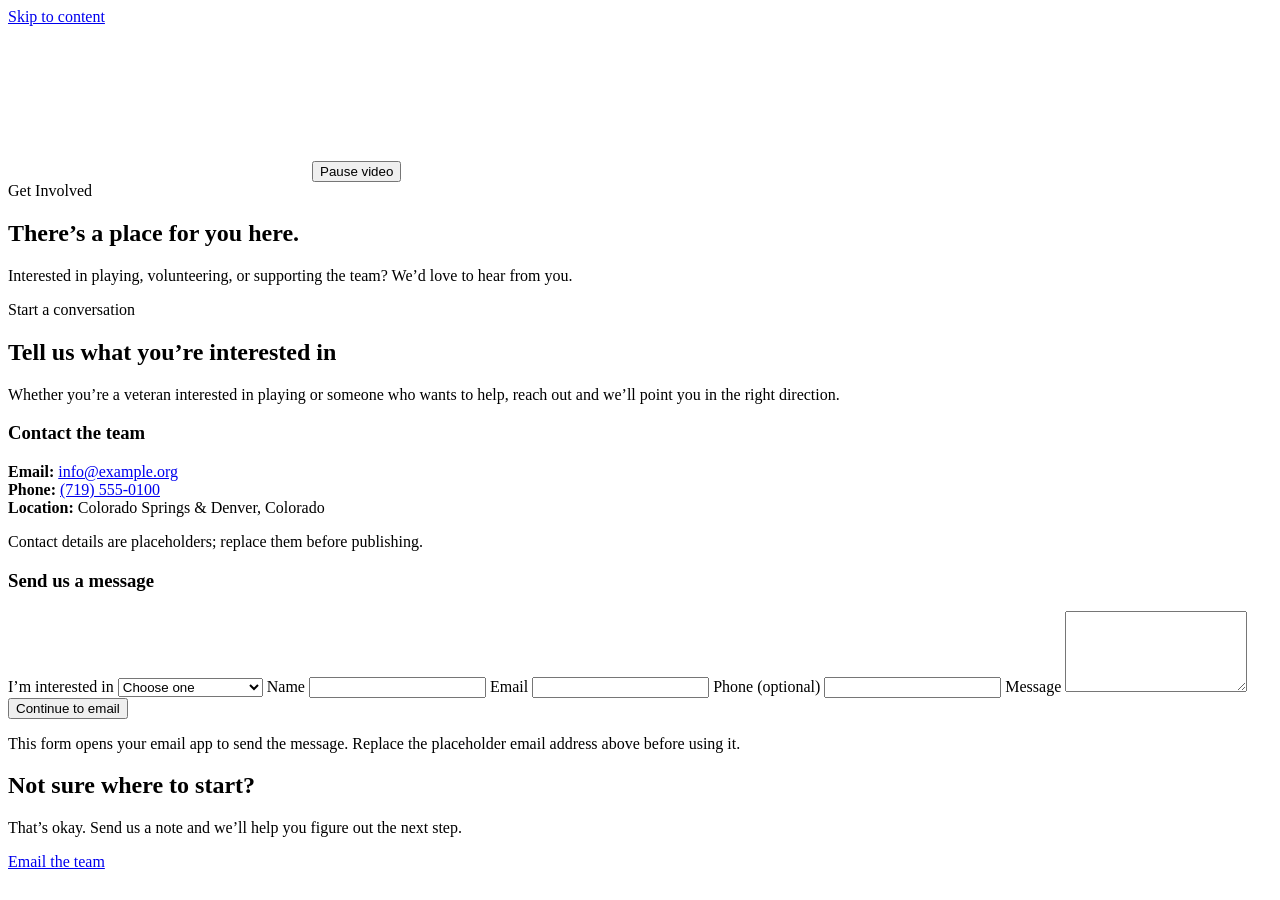
==== get-involved.html @ 81f75f03 "Add get-involved.html for team engagement" ====
<!DOCTYPE html>
<html lang="en">
<head>
  <meta charset="UTF-8">
  <meta name="viewport" content="width=device-width, initial-scale=1">
  <title>Get Involved | Colorado Warriors Hockey</title>
  <meta name="description" content="Interested in playing, volunteering, or supporting Colorado Warriors Hockey? Get in touch.">
  <link rel="icon" href="assets/logo.png">
  <link rel="preconnect" href="https://fonts.googleapis.com">
  <link rel="preconnect" href="https://fonts.gstatic.com" crossorigin>
  <link href="https://fonts.googleapis.com/css2?family=Inter:wght@400;500;600;700&family=Oswald:wght@500;600;700&display=swap" rel="stylesheet">
  <link rel="stylesheet" href="styles.css">
</head>
<body>
<a class="skip" href="#main">Skip to content</a>
<div data-header></div>

<main id="main">
  <section class="hero">
    <video class="hero__media" autoplay muted loop playsinline preload="metadata">
      <source src="videos/get-involved.mp4" type="video/mp4">
    </video>
    <button class="video-toggle" type="button">Pause video</button>
    <div class="container hero__content">
      <span class="eyebrow">Get Involved</span>
      <h1>There’s a place for you here.</h1>
      <p>Interested in playing, volunteering, or supporting the team? We’d love to hear from you.</p>
    </div>
  </section>

  <section class="section">
    <div class="container split" style="align-items:start">
      <div class="reveal">
        <span class="eyebrow">Start a conversation</span>
        <h2>Tell us what you’re interested in</h2>
        <p class="lead">Whether you’re a veteran interested in playing or someone who wants to help, reach out and we’ll point you in the right direction.</p>

        <div class="card">
          <h3>Contact the team</h3>
          <p>
            <strong>Email:</strong>
            <a href="mailto:info@example.org">info@example.org</a><br>
            <strong>Phone:</strong>
            <a href="tel:+17195550100">(719) 555-0100</a><br>
            <strong>Location:</strong> Colorado Springs &amp; Denver, Colorado
          </p>
          <p class="sponsor-note">Contact details are placeholders; replace them before publishing.</p>
        </div>
      </div>

      <form class="form reveal" action="mailto:info@example.org" method="post" enctype="text/plain">
        <h3>Send us a message</h3>

        <label for="interest">I’m interested in
          <select id="interest" name="Interest" required>
            <option value="">Choose one</option>
            <option value="Playing hockey">Playing hockey</option>
            <option value="Volunteering">Volunteering</option>
            <option value="Sponsoring the team">Sponsoring the team</option>
            <option value="Donating">Donating</option>
            <option value="Something else">Something else</option>
          </select>
        </label>

        <label for="name">Name
          <input id="name" name="Name" type="text" autocomplete="name" required>
        </label>

        <label for="email">Email
          <input id="email" name="Email" type="email" autocomplete="email" required>
        </label>

        <label for="phone">Phone (optional)
          <input id="phone" name="Phone" type="tel" autocomplete="tel">
        </label>

        <label for="message">Message
          <textarea id="message" name="Message" rows="5" required></textarea>
        </label>

        <button class="btn" type="submit">Continue to email</button>
        <p class="sponsor-note">This form opens your email app to send the message. Replace the placeholder email address above before using it.</p>
      </form>
    </div>
  </section>

  <section class="section section--maroon center">
    <div class="container reveal">
      <h2>Not sure where to start?</h2>
      <p class="lead">That’s okay. Send us a note and we’ll help you figure out the next step.</p>
      <a href="mailto:info@example.org" class="btn btn--white">Email the team</a>
    </div>
  </section>
</main>

<div data-footer></div>
<script src="main.js"></script>
</body>
</html>
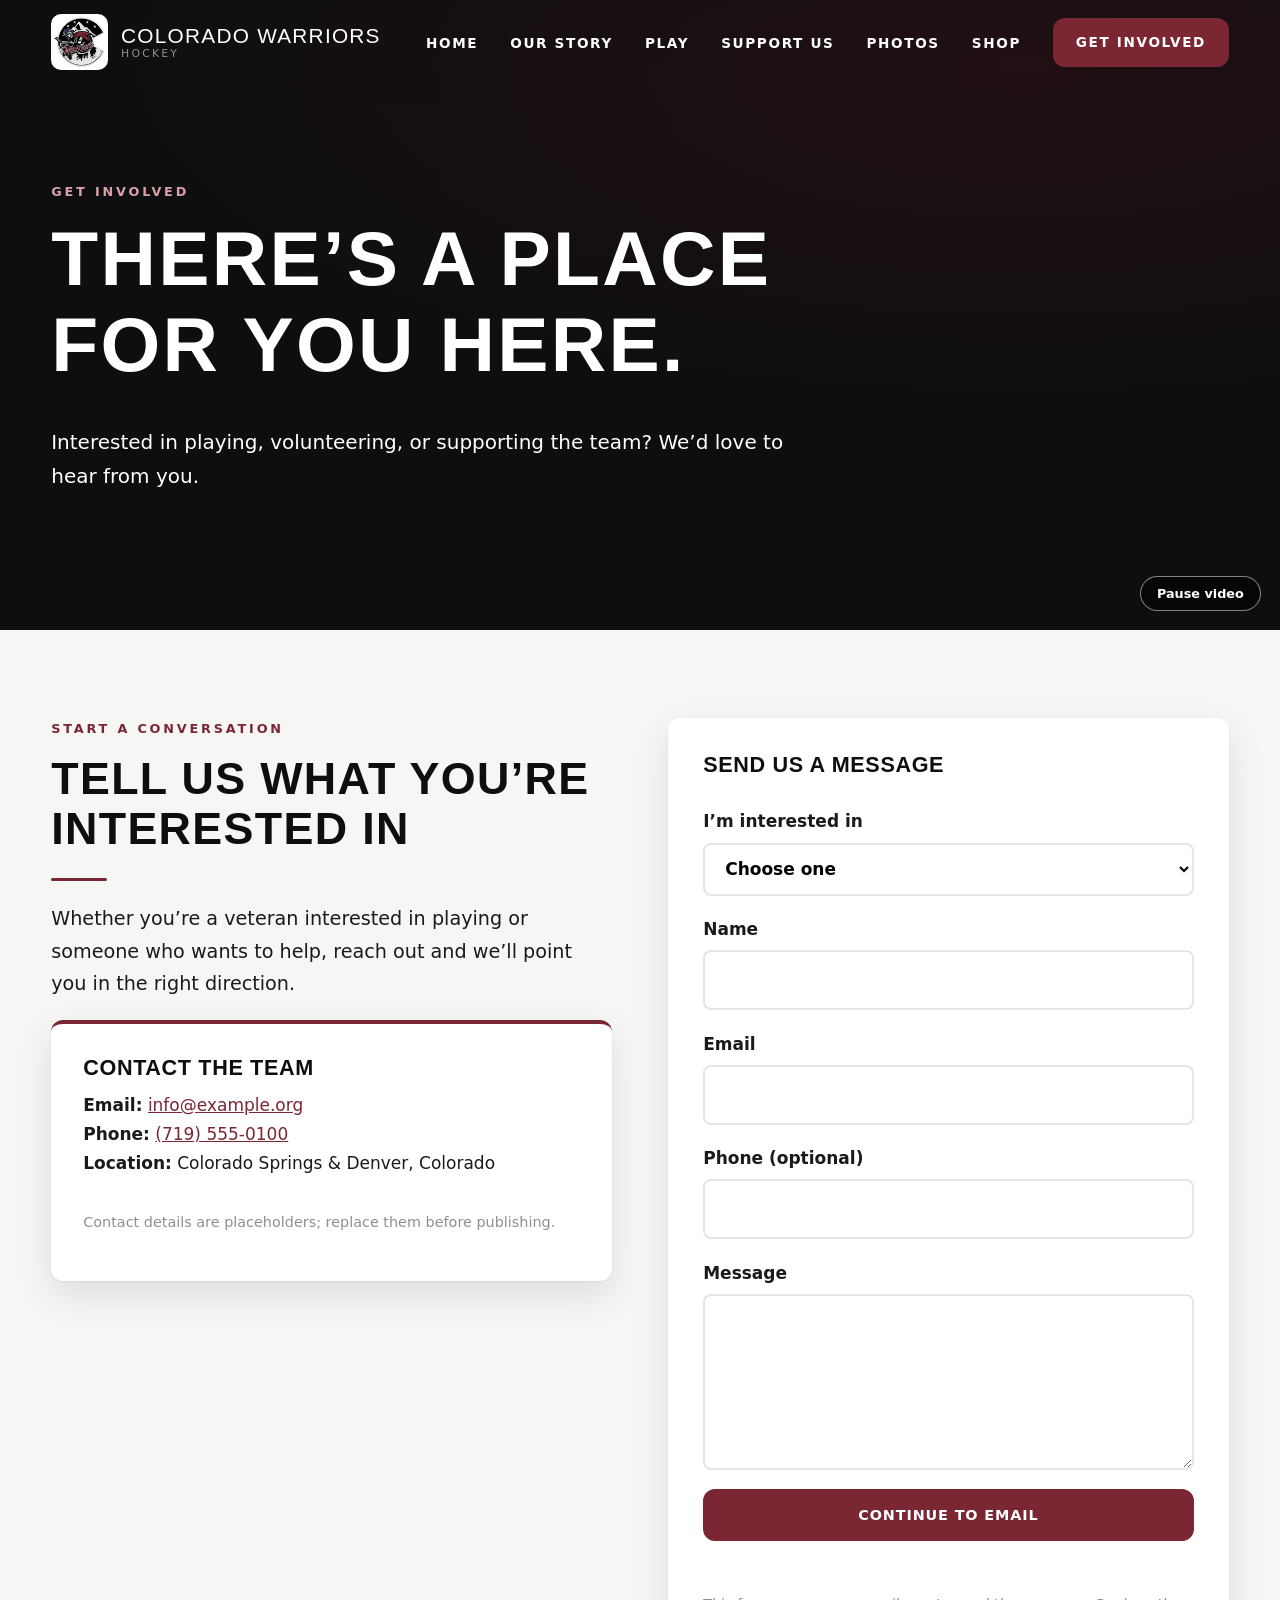
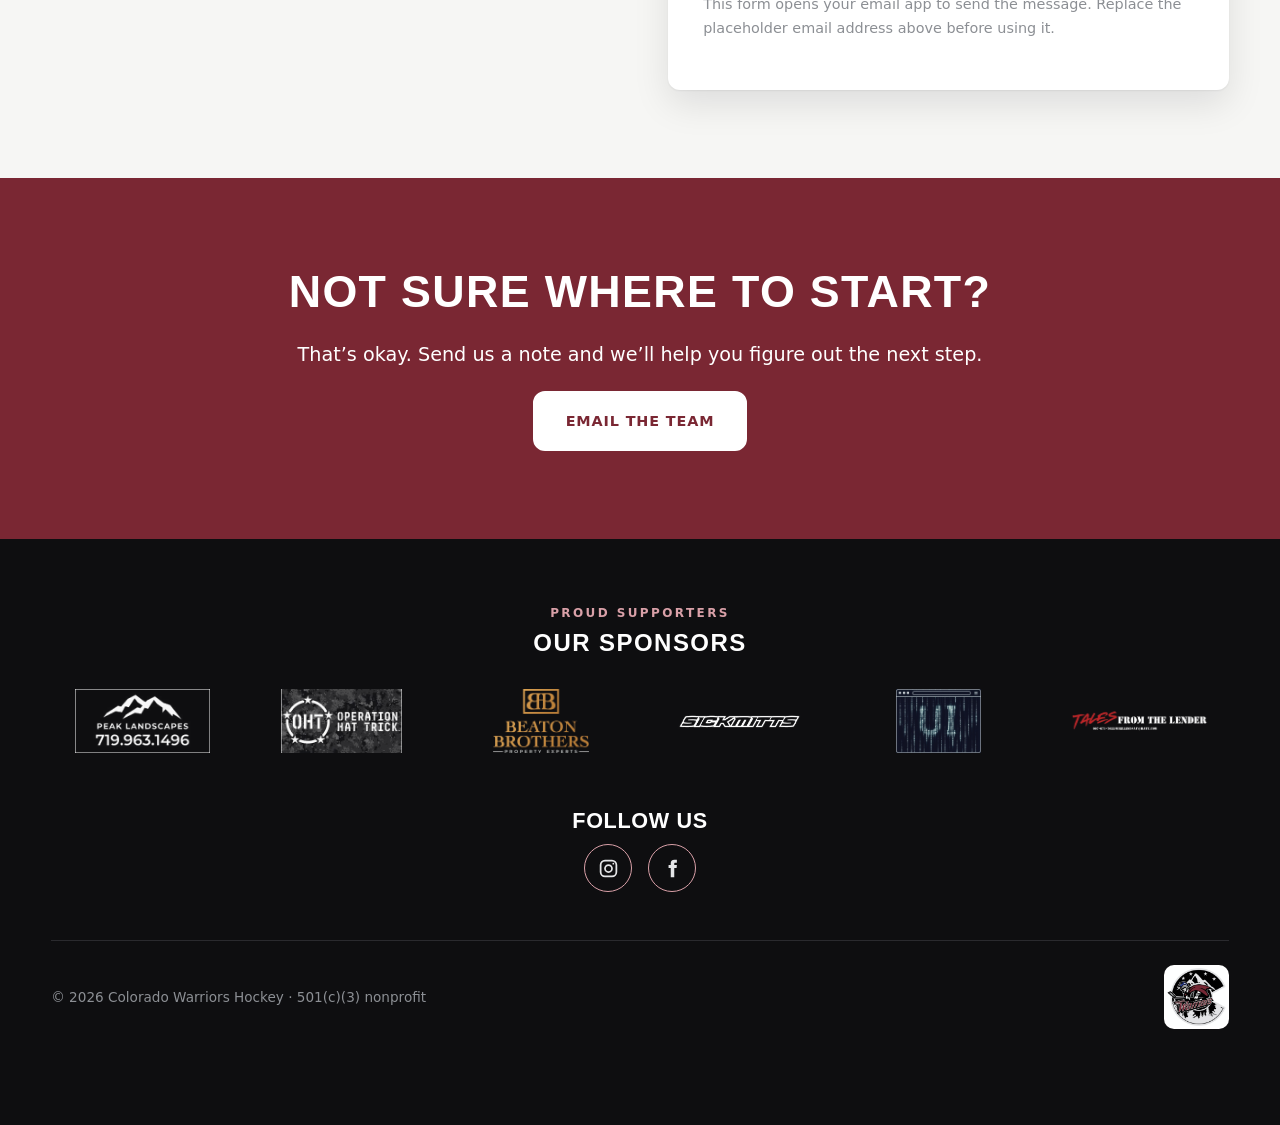
==== commit fee0fc74: "Update get-involved.html" ====
--- a/get-involved.html
+++ b/get-involved.html
@@ -18,7 +18,7 @@
 <main id="main">
   <section class="hero">
     <video class="hero__media" autoplay muted loop playsinline preload="metadata">
-      <source src="videos/get-involved.mp4" type="video/mp4">
+      <source src="video/Get Involved.mp4" type="video/mp4">
     </video>
     <button class="video-toggle" type="button">Pause video</button>
     <div class="container hero__content">
--- a/styles.css
+++ b/styles.css
@@ -0,0 +1,319 @@
+:root{
+  --black:#0E0E10; --ink:#1A1A1D; --maroon:#7A2733; --maroon-dark:#5E1D27;
+  --grey:#8C8F94; --grey-light:#E4E5E7; --paper:#F6F6F4; --white:#fff;
+  --font-head:'Oswald','Arial Narrow',sans-serif; --font-body:'Inter',system-ui,sans-serif;
+  --radius:12px; --shadow:0 1px 2px rgba(0,0,0,.06),0 14px 36px rgba(14,14,16,.10); --shadow-lg:0 24px 60px rgba(14,14,16,.22); --max:1180px;
+}
+*,*::before,*::after{box-sizing:border-box}
+html{scroll-behavior:smooth}
+body{margin:0;font-family:var(--font-body);font-size:1.0625rem;color:var(--ink);background:var(--paper);line-height:1.7;-webkit-font-smoothing:antialiased}
+img,video{max-width:100%;display:block}
+a{color:var(--maroon)}
+h1,h2,h3{font-family:var(--font-head);line-height:1.12;margin:0 0 .5em;color:var(--black);font-weight:600;text-transform:uppercase;letter-spacing:.03em;text-wrap:balance}
+h2::after{content:"";display:block;width:56px;height:3px;background:var(--maroon);margin-top:.55em;border-radius:2px}
+.center h2::after{margin-inline:auto}
+.section--dark h2::after{background:#d9a0a8}
+.section--maroon h2::after,.hero h1::after{display:none}
+h1{font-size:clamp(2.6rem,6vw,4.8rem)} h2{font-size:clamp(1.9rem,3.6vw,2.8rem)} h3{font-size:1.35rem}
+p{margin:0 0 1em}
+.container{width:min(92%,var(--max));margin-inline:auto}
+.section{padding:5.5rem 0}
+.section--dark{background:var(--black);color:var(--grey-light)}
+.section--dark h2,.section--dark h3{color:#fff}
+.section--maroon{background:var(--maroon);color:#fff}
+.section--maroon h2{color:#fff}
+.center{text-align:center}
+.lead{font-size:1.2rem;max-width:62ch}
+.center .lead{margin-inline:auto}
+.eyebrow{display:block;text-transform:uppercase;letter-spacing:.22em;font-size:.8rem;color:var(--maroon);font-weight:700;margin-bottom:.8rem}
+.section--dark .eyebrow,.hero .eyebrow{color:#d9a0a8}
+:focus-visible{outline:3px solid #fff;outline-offset:3px;box-shadow:0 0 0 6px var(--maroon)}
+.skip{position:absolute;left:-999px;top:0;background:#fff;color:#000;padding:.7rem 1rem;z-index:999}
+.skip:focus{left:0}
+
+.btn{display:inline-block;padding:1rem 1.9rem;background:var(--maroon);color:#fff;text-decoration:none;font-weight:700;letter-spacing:.06em;text-transform:uppercase;font-size:.9rem;border:2px solid var(--maroon);border-radius:var(--radius);cursor:pointer;transition:.25s;font-family:var(--font-body)}
+.btn:hover{background:var(--maroon-dark);border-color:var(--maroon-dark);transform:translateY(-2px)}
+.btn--ghost{background:transparent;border-color:#fff}
+.btn--ghost:hover{background:#fff;color:var(--black);border-color:#fff}
+.btn--white{background:#fff;color:var(--maroon);border-color:#fff}
+.btn--white:hover{background:var(--grey-light);color:var(--maroon-dark);border-color:var(--grey-light)}
+
+/* Header */
+.site-header{position:fixed;inset:0 0 auto 0;z-index:100;padding:.9rem 0;transition:background .3s,padding .3s,box-shadow .3s}
+.site-header.scrolled,.site-header.solid{background:rgba(14,14,16,.96);backdrop-filter:blur(8px);padding:.5rem 0;box-shadow:0 2px 20px rgba(0,0,0,.35)}
+.nav{display:flex;align-items:center;justify-content:space-between;gap:1rem}
+.logo{display:flex;align-items:center;gap:.8rem;text-decoration:none;color:#fff;font-family:var(--font-head);font-size:1.3rem;letter-spacing:.06em;text-transform:uppercase;line-height:1.1}
+.logo img{height:56px;width:auto;transition:height .3s;background:#fff;border-radius:10px;padding:3px}
+.scrolled .logo img{height:46px}
+.logo small{display:block;font-family:var(--font-body);font-size:.68rem;letter-spacing:.2em;color:var(--grey)}
+.nav-links{display:flex;align-items:center;gap:2rem;list-style:none;margin:0;padding:0}
+.nav-links a{color:#fff;text-decoration:none;font-size:.85rem;text-transform:uppercase;letter-spacing:.12em;font-weight:600;padding:.4rem 0;border-bottom:2px solid transparent;transition:.2s;white-space:nowrap}
+.nav-links a:hover,.nav-links a[aria-current="page"]{border-color:var(--maroon)}
+.nav-links .btn{padding:.7rem 1.3rem;border:2px solid var(--maroon)}
+.nav-links .btn:hover{border-color:var(--maroon-dark)}
+.menu-toggle{display:none;background:none;border:0;width:48px;height:48px;cursor:pointer;position:relative;z-index:120}
+.menu-toggle span,.menu-toggle span::before,.menu-toggle span::after{content:"";display:block;width:26px;height:2px;background:#fff;position:absolute;left:11px;transition:.3s}
+.menu-toggle span{top:23px}.menu-toggle span::before{top:-8px;left:0}.menu-toggle span::after{top:8px;left:0}
+.menu-toggle[aria-expanded="true"] span{background:transparent}
+.menu-toggle[aria-expanded="true"] span::before{transform:translateY(8px) rotate(45deg)}
+.menu-toggle[aria-expanded="true"] span::after{transform:translateY(-8px) rotate(-45deg)}
+
+/* Hero */
+.hero{position:relative;min-height:70vh;display:flex;align-items:center;color:#fff;overflow:hidden;background:radial-gradient(120% 90% at 80% 10%,#3a1219 0%,var(--black) 60%)}
+.hero--home{min-height:100vh}
+.hero__media{position:absolute;inset:0;width:100%;height:100%;object-fit:cover;z-index:0}
+.hero::after{content:"";position:absolute;inset:0;background:linear-gradient(180deg,rgba(14,14,16,.6),rgba(14,14,16,.5) 55%,rgba(14,14,16,.88));z-index:1}
+.hero__content{position:relative;z-index:2;padding:9rem 0 5rem}
+.hero__content>*{max-width:780px}
+.hero h1{color:#fff}
+.hero p{font-size:1.25rem;max-width:58ch}
+.hero__cta{display:flex;gap:1rem;flex-wrap:wrap;margin-top:1.8rem}
+.video-toggle{position:absolute;right:1.2rem;bottom:1.2rem;z-index:3;background:rgba(0,0,0,.55);color:#fff;border:1px solid rgba(255,255,255,.5);border-radius:999px;padding:.55rem 1rem;font:600 .8rem var(--font-body);cursor:pointer}
+.video-toggle:hover{background:var(--maroon)}
+.no-video .video-toggle{display:none}
+
+/* Stats */
+.stats{display:grid;grid-template-columns:repeat(auto-fit,minmax(180px,1fr));gap:1.5rem;text-align:center}
+.stat strong{display:block;font:600 clamp(2.4rem,5vw,3.6rem) var(--font-head);color:#fff}
+.stat span{font-size:.95rem;letter-spacing:.08em;text-transform:uppercase;color:#f0d0d4}
+
+/* Cards */
+.grid{display:grid;gap:1.8rem}
+.grid--3{grid-template-columns:repeat(auto-fit,minmax(270px,1fr))}
+.grid--4{grid-template-columns:repeat(auto-fit,minmax(230px,1fr))}
+.grid--5{grid-template-columns:repeat(auto-fit,minmax(200px,1fr))}
+.grid--2{grid-template-columns:repeat(auto-fit,minmax(320px,1fr))}
+.grid--shop{grid-template-columns:repeat(auto-fit,minmax(min(100%,270px),1fr));max-width:820px;margin-inline:auto}
+.card{background:#fff;padding:2rem;border-radius:var(--radius);box-shadow:var(--shadow);border-top:4px solid var(--maroon)}
+.card{transition:transform .3s,box-shadow .3s}
+@media (hover:hover){
+  .card:hover{transform:translateY(-6px);box-shadow:0 18px 42px rgba(122,39,51,.28)}
+}
+.level-card{
+  --level-color:#7A2733;
+  --level-tint:rgba(122,39,51,.1);
+  --level-shadow:rgba(122,39,51,.38);
+  border-top-color:var(--level-color);
+}
+.level-card--platinum{--level-color:#8C929B;--level-tint:rgba(140,146,155,.17);--level-shadow:rgba(140,146,155,.42)}
+.level-card--gold{--level-color:#B68A32;--level-tint:rgba(182,138,50,.16);--level-shadow:rgba(182,138,50,.42)}
+.level-card--silver{--level-color:#9AA8B5;--level-tint:rgba(154,168,181,.2);--level-shadow:rgba(154,168,181,.45)}
+.level-card--copper{--level-color:#B66D45;--level-tint:rgba(182,109,69,.17);--level-shadow:rgba(182,109,69,.42)}
+.level-card--bronze{--level-color:#986344;--level-tint:rgba(152,99,68,.17);--level-shadow:rgba(152,99,68,.42)}
+@media (hover:hover){
+  .level-card:hover{
+    background:linear-gradient(145deg,#fff 45%,var(--level-tint));
+    box-shadow:0 18px 42px var(--level-shadow);
+  }
+}
+.card .tag{display:inline-block;font-size:.72rem;font-weight:700;letter-spacing:.16em;text-transform:uppercase;color:var(--maroon);margin-bottom:.5rem}
+.card--dark{background:var(--ink);color:var(--grey-light);border-top-color:var(--maroon)}
+.card--dark h3{color:#fff}
+#shop{scroll-margin-top:80px}
+.shop-card{display:flex;flex-direction:column;align-items:center;text-align:center}
+.shop-card p{flex-grow:1}
+.shop-logo{width:100%;height:100px;object-fit:contain;margin-bottom:1.5rem}
+.shop-logo-placeholder{display:grid;place-items:center;width:100%;height:100px;margin-bottom:1.5rem;border:1px dashed var(--grey);border-radius:8px;color:#555;font-size:.85rem}
+.events{max-width:820px;margin:2.5rem auto 0}
+.events__heading{color:#fff;font-size:1.25rem}
+.events__list{display:grid;gap:.75rem;list-style:none;padding:0;margin:1rem 0 0}
+.event{display:grid;grid-template-columns:minmax(145px,190px) 1fr;gap:1rem;align-items:center;padding:1.2rem 1.4rem;background:#fff;color:var(--ink);border-left:4px solid var(--maroon);border-radius:var(--radius)}
+.event__date{font-weight:700;color:var(--maroon)}
+.event h3,.section--dark .event h3{color:var(--black);font-size:1.15rem;margin:0}
+.event p{margin:.25rem 0 0;font-size:.95rem;color:#555}
+.events__season{margin-top:1.5rem}
+.events__season summary{color:#fff;font-weight:700;cursor:pointer}
+@media (max-width:600px){.event{grid-template-columns:1fr;gap:.35rem}}
+.person{text-align:center}
+.avatar{width:120px;height:120px;border-radius:50%;margin:0 auto 1rem;background:linear-gradient(135deg,var(--maroon),var(--black));display:grid;place-items:center;color:#fff;font:600 2.2rem}
+.person .role{color:var(--maroon);font-weight:700;font-size:.85rem;letter-spacing:.1em;text-transform:uppercase;margin:0}
+
+.split{display:grid;grid-template-columns:1fr 1fr;gap:3.5rem;align-items:center}
+.ph{aspect-ratio:4/3;border-radius:var(--radius);background-size: cover; background-position: center;}
+.checklist{list-style:none;margin:0;padding:0}
+.checklist li{position:relative;padding-left:2rem;margin-bottom:.8rem}
+.checklist li::before{content:"";position:absolute;left:0;top:.5em;width:1.1rem;height:.6rem;border-left:3px solid var(--maroon);border-bottom:3px solid var(--maroon);transform:rotate(-45deg) scale(.85)}
+.section--dark .checklist li::before{border-color:#d9a0a8}
+
+/* Steps */
+.steps{counter-reset:s;display:grid;grid-template-columns:repeat(auto-fit,minmax(220px,1fr));gap:1.8rem}
+.step{counter-increment:s}
+.step::before{content:counter(s);display:grid;place-items:center;width:3rem;height:3rem;border-radius:50%;background:var(--maroon);color:#fff;font:600 1.4rem var(--font-head);margin-bottom:1rem}
+
+/* Gallery */
+.gallery{display:grid;grid-template-columns:repeat(auto-fill,minmax(250px,1fr));gap:1rem}
+.gallery .ph{aspect-ratio:1;box-shadow:none}
+
+/* Forms */
+.form{display:grid;gap:1.2rem;background:#fff;padding:2.2rem;border-radius:var(--radius);box-shadow:var(--shadow)}
+.form label{font-weight:600;display:grid;gap:.4rem}
+.form input,.form select,.form textarea{font:inherit;padding:.85rem 1rem;border:2px solid var(--grey-light);border-radius:8px;background:#fff;width:100%}
+.form input:focus,.form select:focus,.form textarea:focus{border-color:var(--maroon);outline:none}
+.form textarea{min-height:140px;resize:vertical}
+
+/* Footer */
+.site-footer{background:var(--black);color:var(--grey);padding:4rem 0 6rem}
+.footer-sponsors{padding:0 0 3rem;text-align:center}
+.footer-sponsors__eyebrow{margin-bottom:.35rem;color:#d9a0a8;font-size:.75rem;font-weight:700;letter-spacing:.2em;text-transform:uppercase}
+.footer-sponsors__heading{margin-bottom:1.5rem;color:#fff;font:600 1.5rem var(--font-head);letter-spacing:.06em;text-transform:uppercase}
+.footer-sponsors__heading::after{display:none}
+.footer-sponsors__logos{display:grid;grid-template-columns:repeat(6,minmax(0,1fr));gap:1rem}
+.footer-sponsor{min-height:76px;display:grid;place-items:center;padding:.5rem;transition:transform .25s,opacity .25s}
+a.footer-sponsor:hover{transform:translateY(-3px);opacity:.8}
+.footer-sponsor img{display:block;width:100%;height:64px;object-fit:contain}
+.footer-sponsor--dark-art img{mix-blend-mode:screen}
+.footer-sponsor--peak img{filter:grayscale(1) invert(1);mix-blend-mode:screen}
+.footer-follow{text-align:center}
+.footer-follow h2{color:#fff;font-size:1.35rem}
+.footer-follow h2::after{display:none}
+.footer-social{display:flex;justify-content:center;gap:1rem}
+.footer-social a{display:grid;place-items:center;width:48px;height:48px;border:1px solid #d9a0a8;border-radius:50%;transition:background .25s,border-color .25s,transform .25s}
+.footer-social a:hover{background:var(--maroon);border-color:var(--maroon);transform:translateY(-2px)}
+.footer-social svg{width:21px;height:21px}
+.site-footer a{color:var(--grey-light);text-decoration:none}
+.site-footer a:hover{color:#fff}
+.footer-bottom{display:flex;align-items:center;justify-content:space-between;gap:1rem;margin-top:3rem;padding-top:1.5rem;border-top:1px solid #2a2a2e}
+.footer-logo{height:64px;width:auto;flex-shrink:0;background:#fff;border-radius:10px;padding:3px}
+.copyright{margin:0;font-size:.85rem}
+
+/* Reveal */
+.reveal{opacity:0;transform:translateY(24px);transition:opacity .7s,transform .7s}
+.reveal.in{opacity:1;transform:none}
+.card.reveal{transition:opacity .7s,transform .3s,box-shadow .3s,background .3s}
+
+@media (min-width:1101px) and (max-width:1200px){
+  .nav-links{gap:1rem}
+  .logo{font-size:1.1rem}
+}
+@media (max-width:900px){
+  .split{grid-template-columns:1fr}
+  .footer-sponsors__logos{grid-template-columns:repeat(3,minmax(0,1fr))}
+}
+@media (max-width:1100px){
+  .site-header.scrolled,.site-header.solid{backdrop-filter:none}
+  .menu-toggle{display:block}
+  .nav-links{position:fixed;inset:0;background:var(--black);flex-direction:column;gap:1.6rem;padding:5.5rem 1rem max(2rem,env(safe-area-inset-bottom));overflow-y:auto;transform:translateX(100%);visibility:hidden;transition:transform .35s,visibility 0s .35s;z-index:110}
+  .nav-links.open{transform:none;visibility:visible;transition:transform .35s,visibility 0s}
+  .nav-links li:first-child{margin-top:auto}
+  .nav-links li:last-child{margin-bottom:auto}
+  .nav-links a{font-size:1.1rem}
+  .logo small{display:none}
+}
+@media (prefers-reduced-motion:reduce){
+  *{scroll-behavior:auto!important;transition:none!important}
+  .reveal{opacity:1;transform:none}
+}
+
+/* Sponsor cards */
+.sponsor-card{
+  display:flex;
+  flex-direction:column;
+  align-items:center;
+  text-align:center;
+  color:var(--ink);
+  text-decoration:none;
+}
+.sponsor-card h3{margin-top:1.2rem}
+.sponsor-logo{
+  width:100%;
+  min-height:130px;
+  display:grid;
+  place-items:center;
+  background:#fff;
+  border-radius:8px;
+  padding:1rem;
+}
+.sponsor-logo img{
+  max-width:100%;
+  max-height:105px;
+  width:auto;
+  height:auto;
+  object-fit:contain;
+}
+.sponsor-visit{
+  margin-top:auto;
+  padding-top:1rem;
+  color:var(--maroon);
+  font-weight:700;
+  font-size:.9rem;
+}
+.sponsor-note{margin-top:2rem;font-size:.9rem;color:var(--grey)}
+.section--dark .sponsor-card{background:#fff;color:var(--ink)}
+
+/* Photo gallery filters and practice videos */
+.gallery-filters{
+  position:sticky;
+  top:72px;
+  z-index:10;
+  display:flex;
+  gap:.5rem;
+  overflow-x:auto;
+  padding:.75rem;
+  margin:2rem 0 1.5rem;
+  background:rgba(246,246,244,.96);
+  border-bottom:1px solid var(--grey-light);
+  scrollbar-width:thin;
+}
+.gallery-filter{
+  flex:0 0 auto;
+  border:0;
+  border-radius:6px;
+  padding:.8rem 1.15rem;
+  background:transparent;
+  color:var(--ink);
+  font:600 .9rem var(--font-body);
+  cursor:pointer;
+}
+.gallery-filter:hover,
+.gallery-filter[aria-pressed="true"]{
+  background:var(--maroon);
+  color:#fff;
+}
+.gallery-filter:focus-visible{
+  outline:3px solid var(--maroon);
+  outline-offset:2px;
+  box-shadow:none;
+}
+.gallery-status{
+  min-height:1.5em;
+  color:var(--grey);
+  font-size:.9rem;
+}
+.gallery-item{min-width:0;margin:0}
+.gallery-item[hidden]{display:none}
+.gallery-photo{display:block;overflow:hidden;border-radius:var(--radius)}
+.gallery-photo img{width:100%;aspect-ratio:1;object-fit:cover;transition:transform .3s}
+@media (hover:hover){.gallery-photo:hover img{transform:scale(1.04)}}
+.lightbox{position:fixed;inset:0;width:100%;height:100%;max-width:none;max-height:none;margin:0;padding:1rem;border:0;background:rgba(14,14,16,.96);color:#fff}
+.lightbox::backdrop{background:rgba(0,0,0,.8)}
+.lightbox[open]{display:flex;flex-direction:column;align-items:center}
+.lightbox__close,.lightbox__prev,.lightbox__next{flex:none;display:grid;place-items:center;width:48px;height:48px;padding:0;border:1px solid #fff;border-radius:50%;background:rgba(14,14,16,.85);color:#fff;font:2rem/1 var(--font-body);cursor:pointer}
+.lightbox__close{align-self:flex-end}
+.lightbox__close:hover,.lightbox__prev:hover,.lightbox__next:hover{background:var(--maroon)}
+.lightbox__stage{display:flex;flex:1;min-height:0;width:100%;align-items:center;justify-content:center;gap:1rem}
+.lightbox__image{min-width:0;max-width:calc(100% - 128px);max-height:100%;width:auto;height:auto;object-fit:contain}
+.lightbox__error{margin:0;text-align:center}
+.lightbox__error[hidden],.lightbox__image[hidden]{display:none}
+.lightbox__prev:disabled,.lightbox__next:disabled{opacity:.4;cursor:default}
+.lightbox__caption{margin:.75rem 0 0;text-align:center}
+body.lightbox-open{overflow:hidden}
+.gallery-item figcaption{
+  padding:.65rem .15rem 0;
+  color:var(--grey);
+  font-size:.9rem;
+}
+.practice-videos video{
+  width:100%;
+  aspect-ratio:16 / 9;
+  border-radius:var(--radius);
+  background:#000;
+  object-fit:cover;
+}
+.practice-videos h3{color:#fff}
+
+@media (max-width:600px){
+  .gallery-filters{top:64px}
+  .gallery-filter{padding:.7rem .9rem;font-size:.82rem}
+  .footer-sponsors__logos{grid-template-columns:repeat(2,minmax(0,1fr))}
+  .footer-sponsor:last-child:nth-child(odd){grid-column:1 / -1}
+}
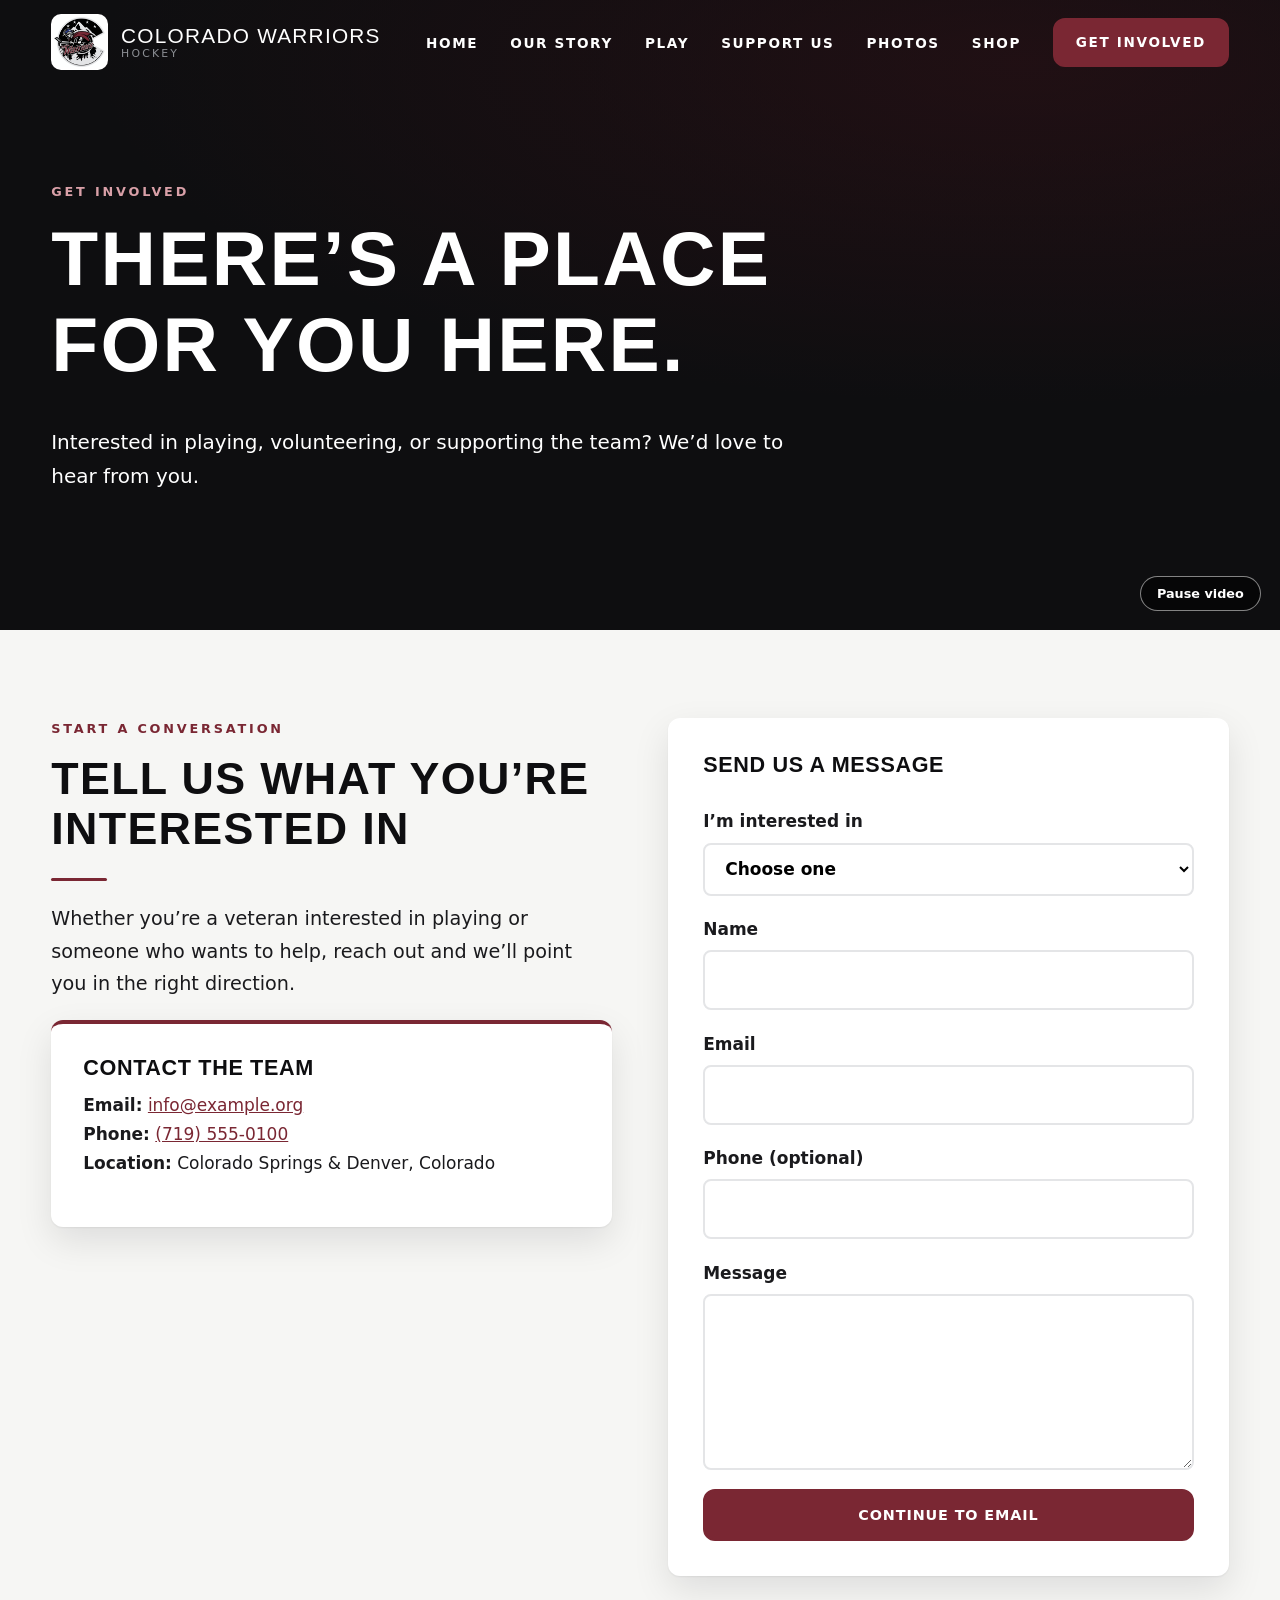
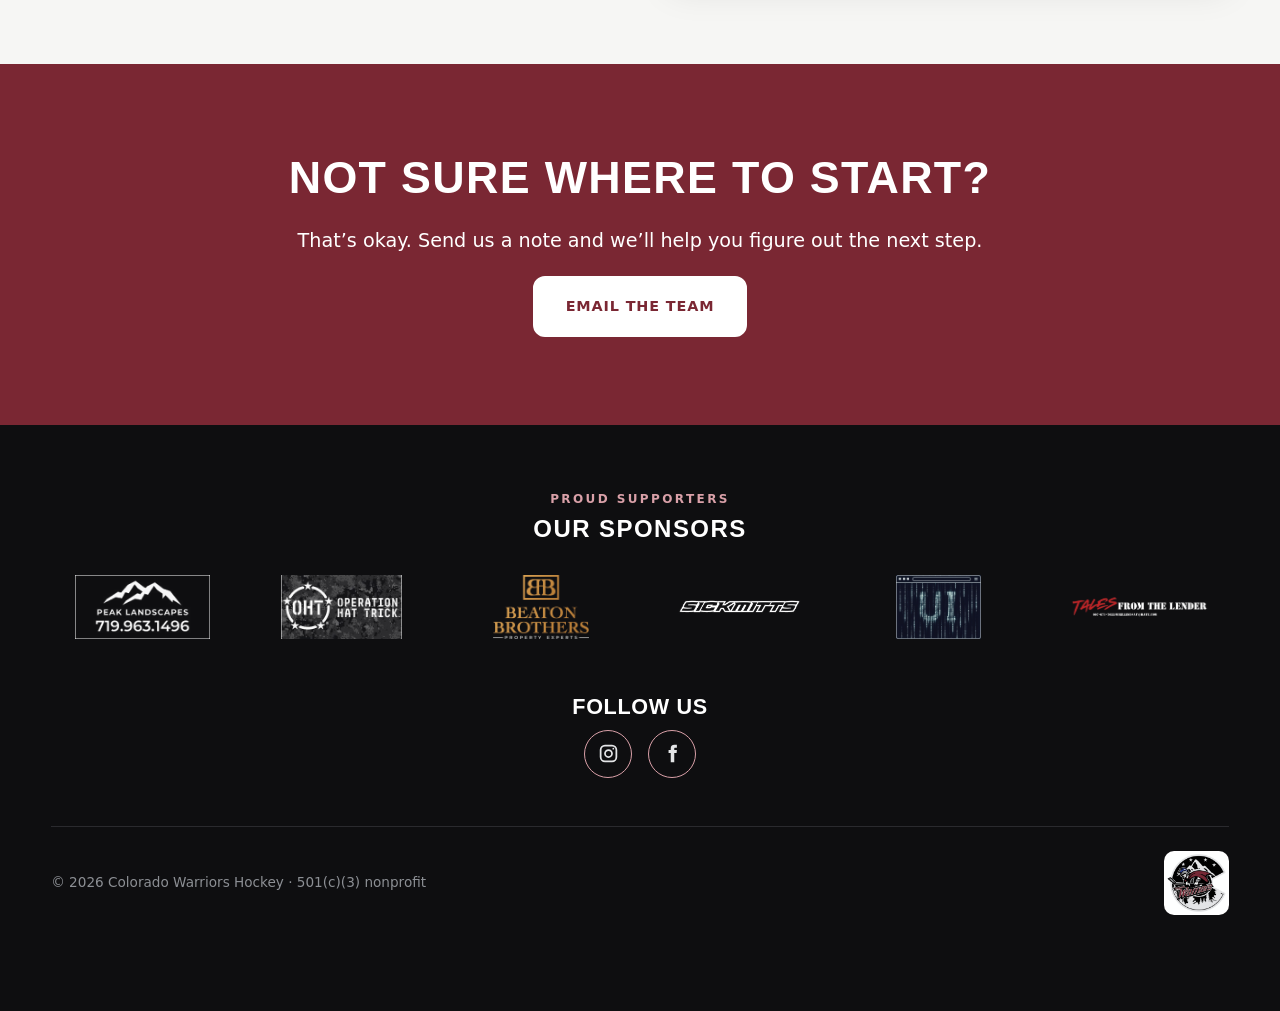
==== commit 8cd921fc: "Update get-involved.html" ====
--- a/get-involved.html
+++ b/get-involved.html
@@ -44,7 +44,6 @@
             <a href="tel:+17195550100">(719) 555-0100</a><br>
             <strong>Location:</strong> Colorado Springs &amp; Denver, Colorado
           </p>
-          <p class="sponsor-note">Contact details are placeholders; replace them before publishing.</p>
         </div>
       </div>
 
@@ -79,7 +78,6 @@
         </label>
 
         <button class="btn" type="submit">Continue to email</button>
-        <p class="sponsor-note">This form opens your email app to send the message. Replace the placeholder email address above before using it.</p>
       </form>
     </div>
   </section>
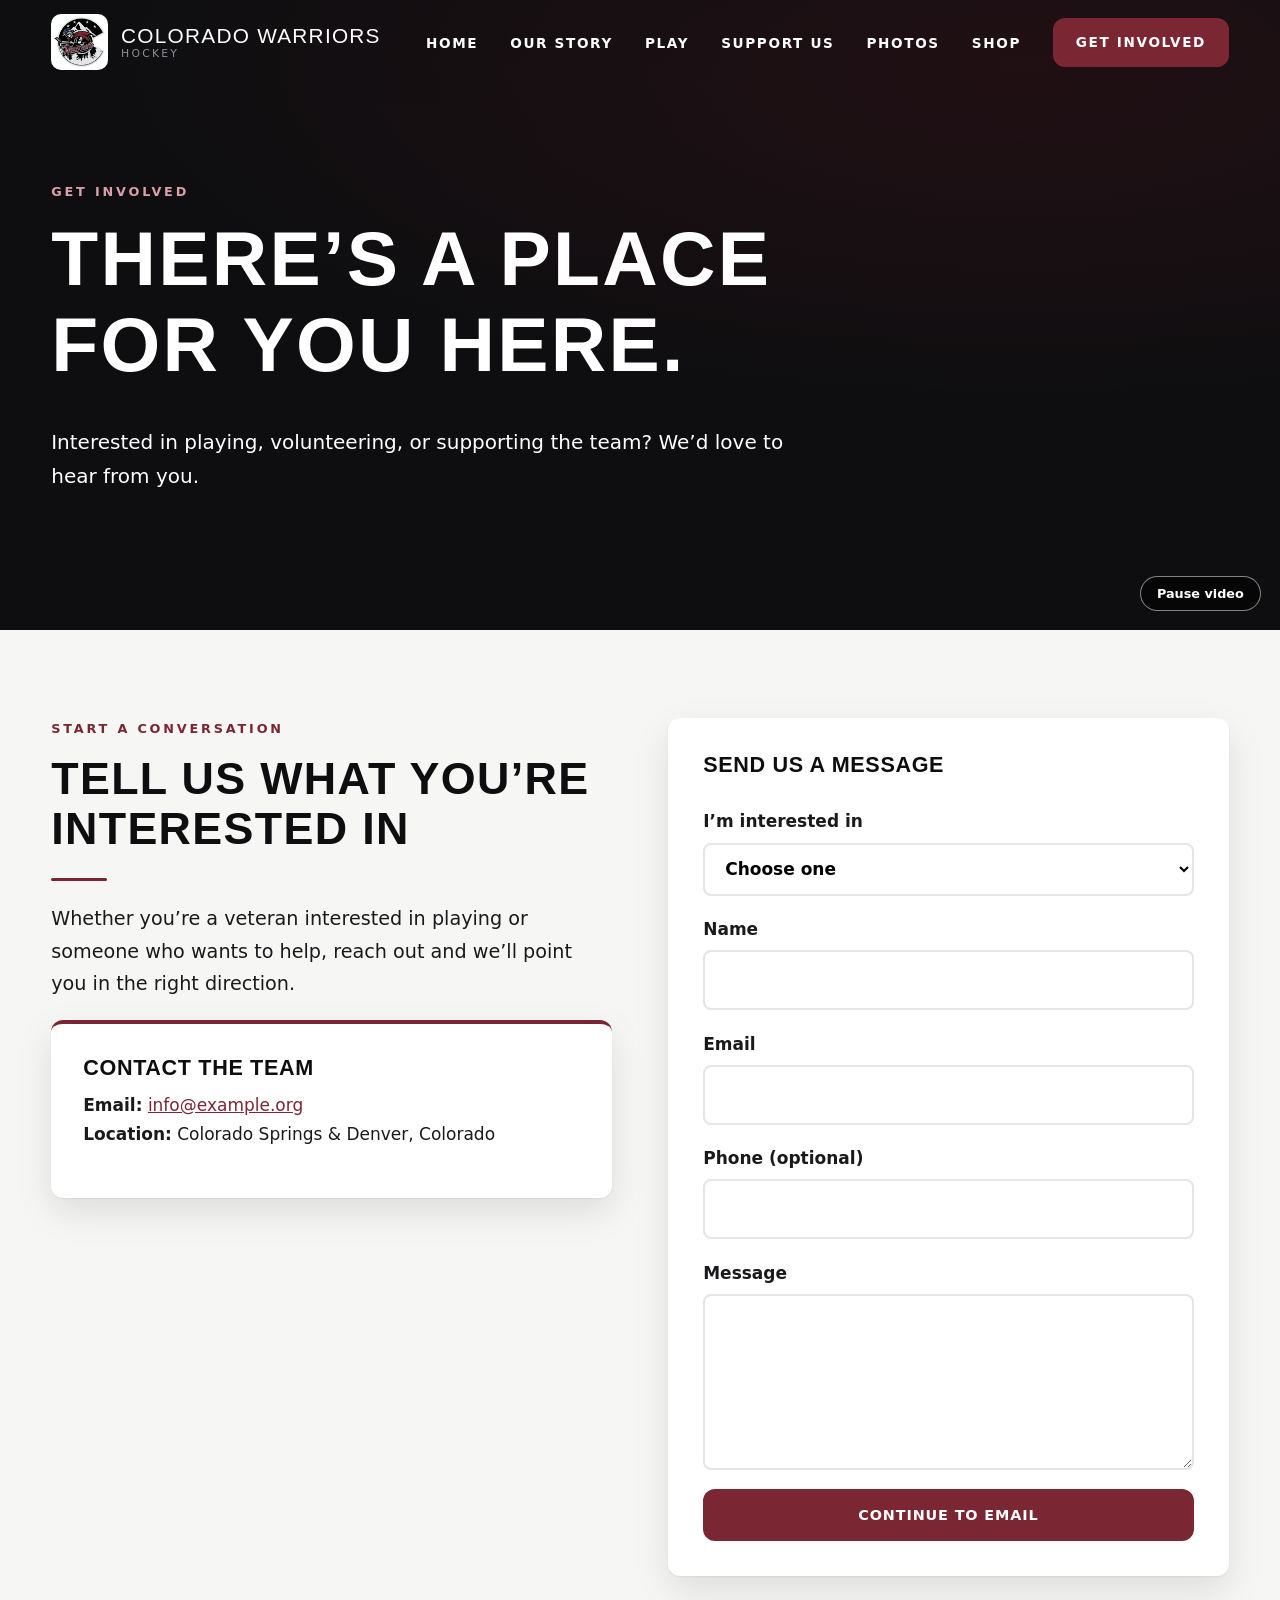
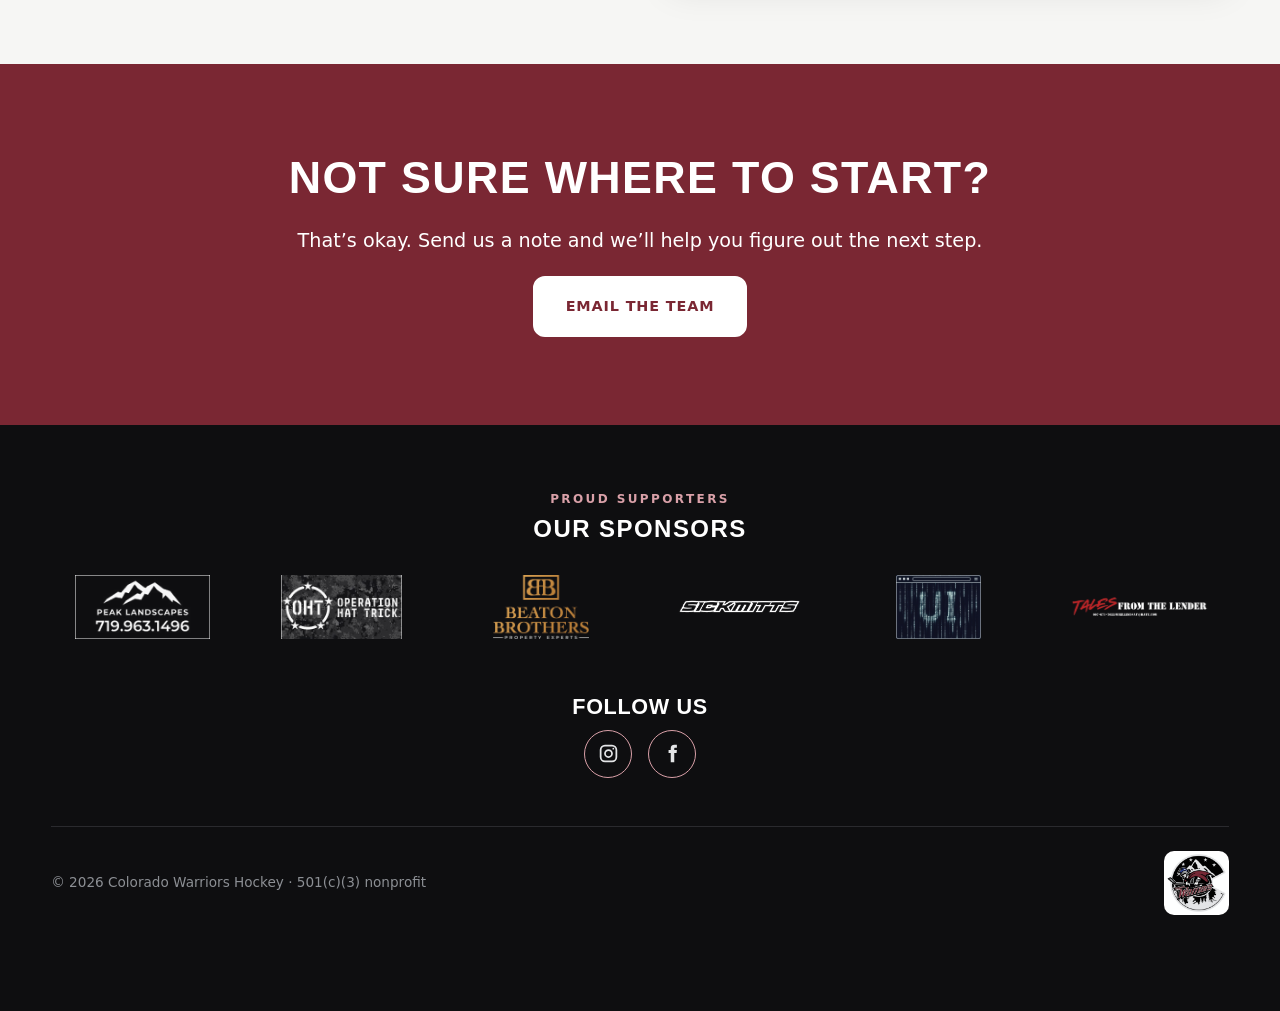
==== commit 1c684170: "Remove phone number from contact section Removed phone contact information from the page." ====
--- a/get-involved.html
+++ b/get-involved.html
@@ -40,8 +40,6 @@
           <p>
             <strong>Email:</strong>
             <a href="mailto:info@example.org">info@example.org</a><br>
-            <strong>Phone:</strong>
-            <a href="tel:+17195550100">(719) 555-0100</a><br>
             <strong>Location:</strong> Colorado Springs &amp; Denver, Colorado
           </p>
         </div>
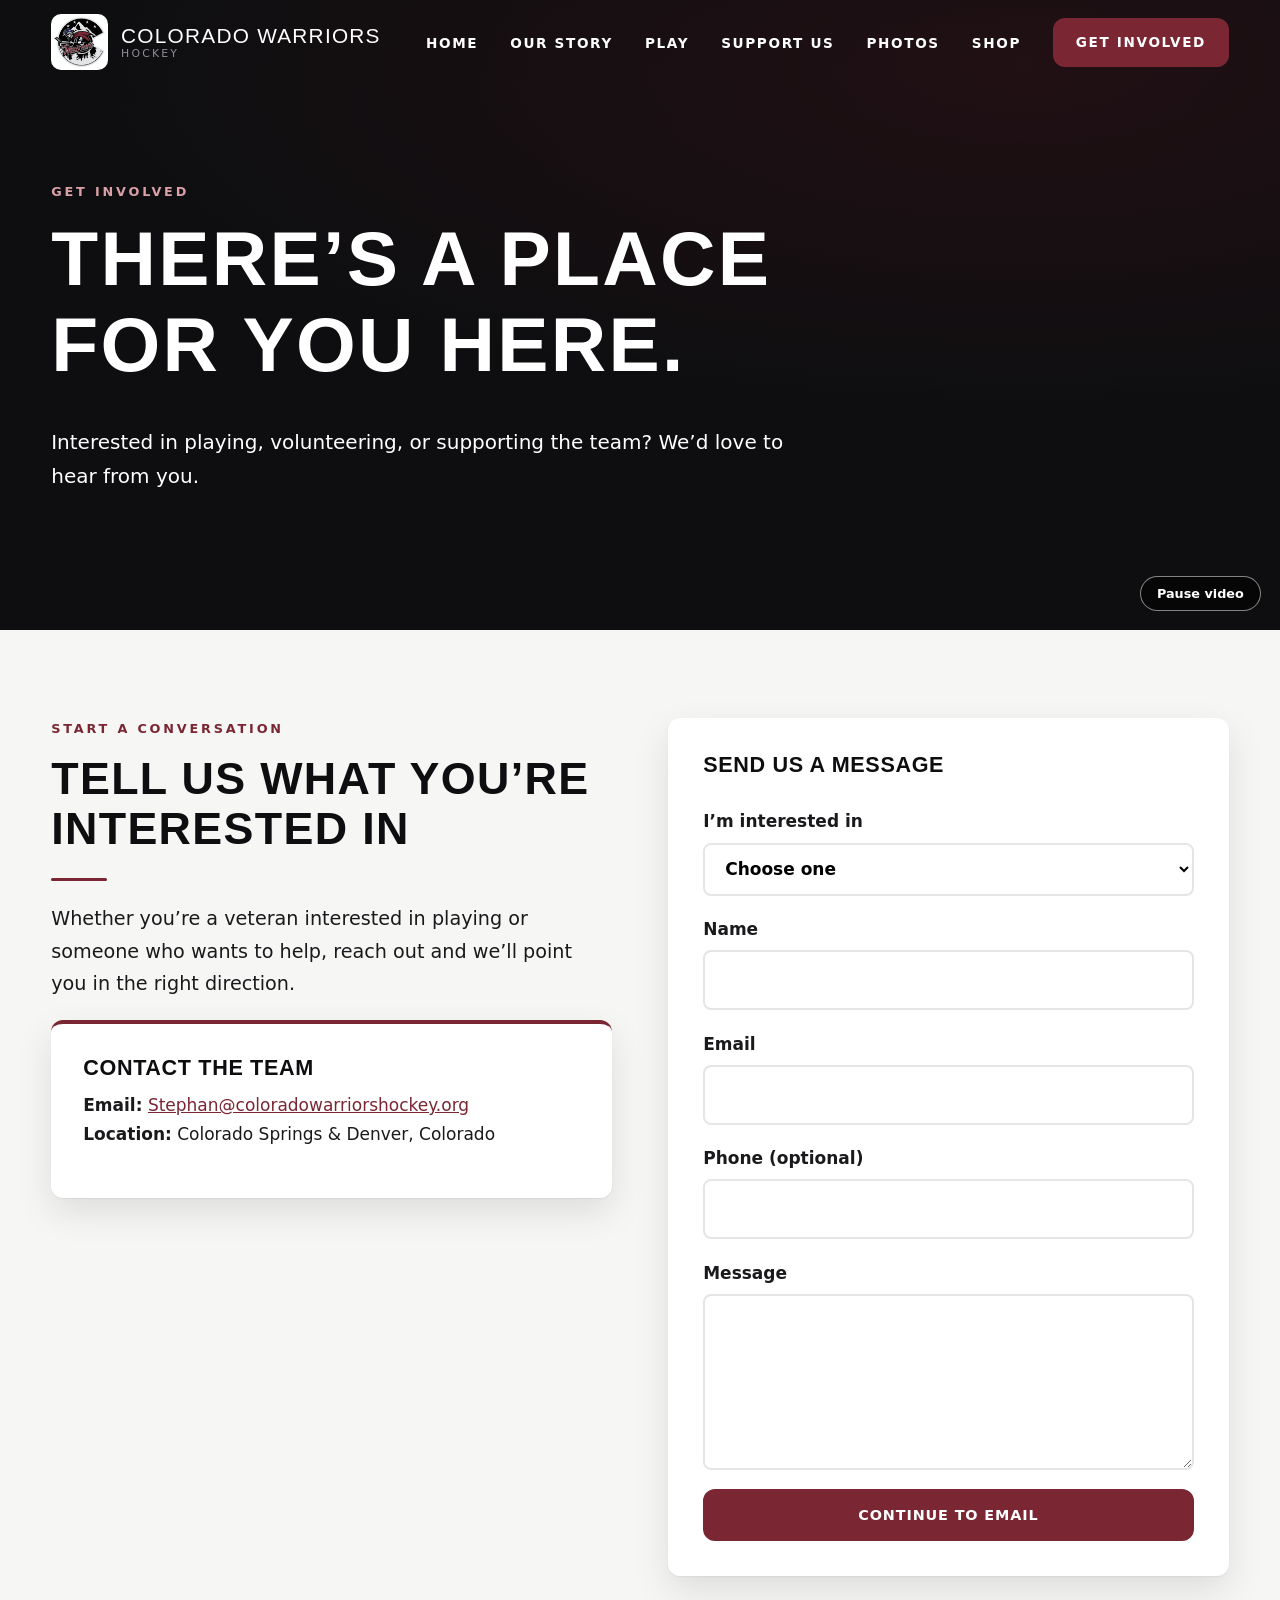
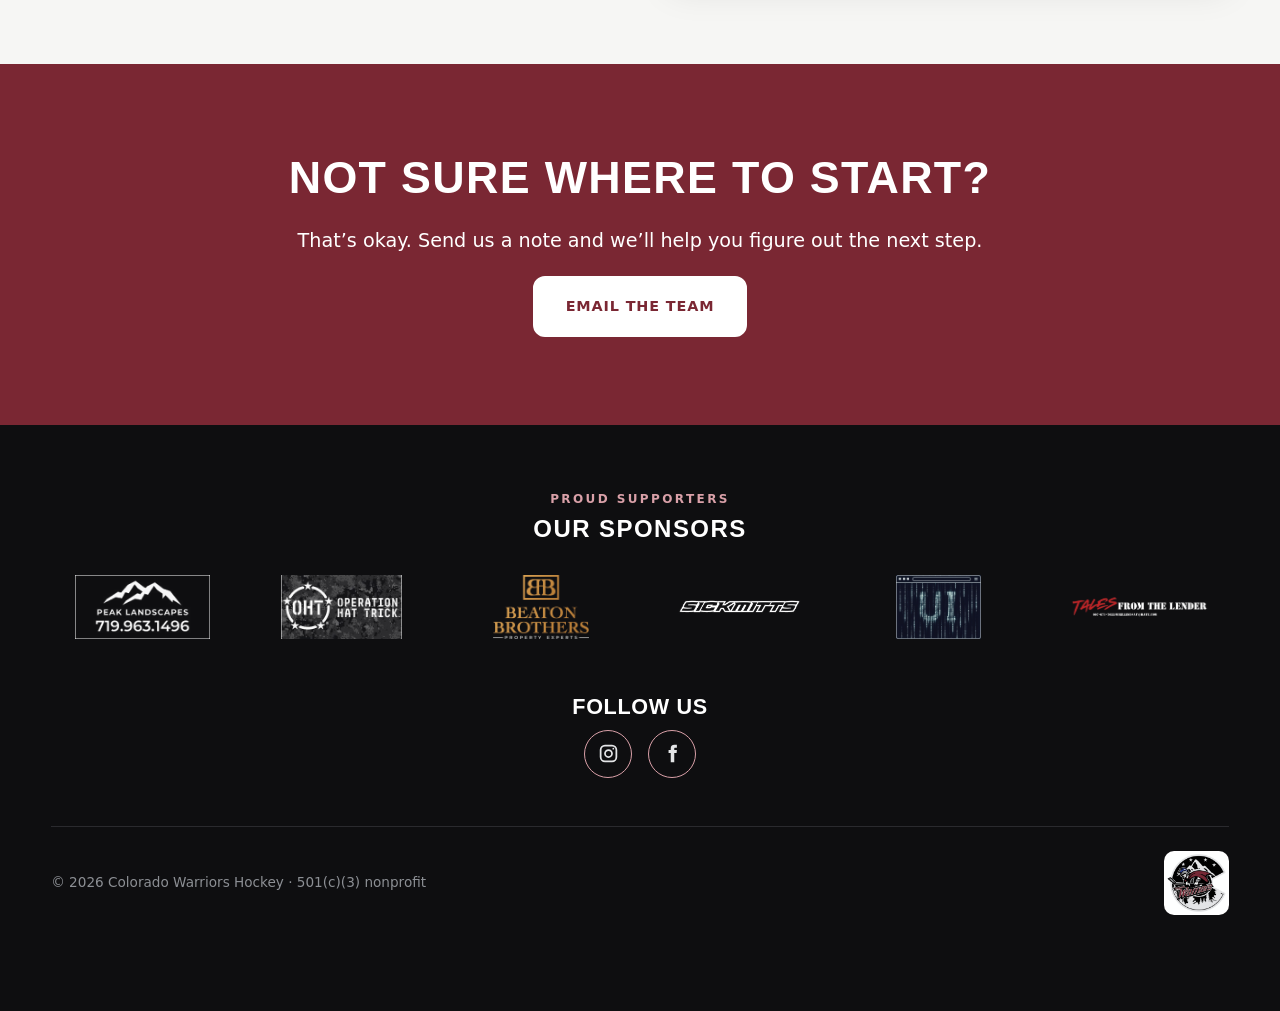
==== commit 41fbaad6: "Update contact email address in get-involved.html" ====
--- a/get-involved.html
+++ b/get-involved.html
@@ -39,7 +39,7 @@
           <h3>Contact the team</h3>
           <p>
             <strong>Email:</strong>
-            <a href="mailto:info@example.org">info@example.org</a><br>
+            <a href="mailto:Stephan@coloradowarriorshockey.org.org">Stephan@coloradowarriorshockey.org</a><br>
             <strong>Location:</strong> Colorado Springs &amp; Denver, Colorado
           </p>
         </div>
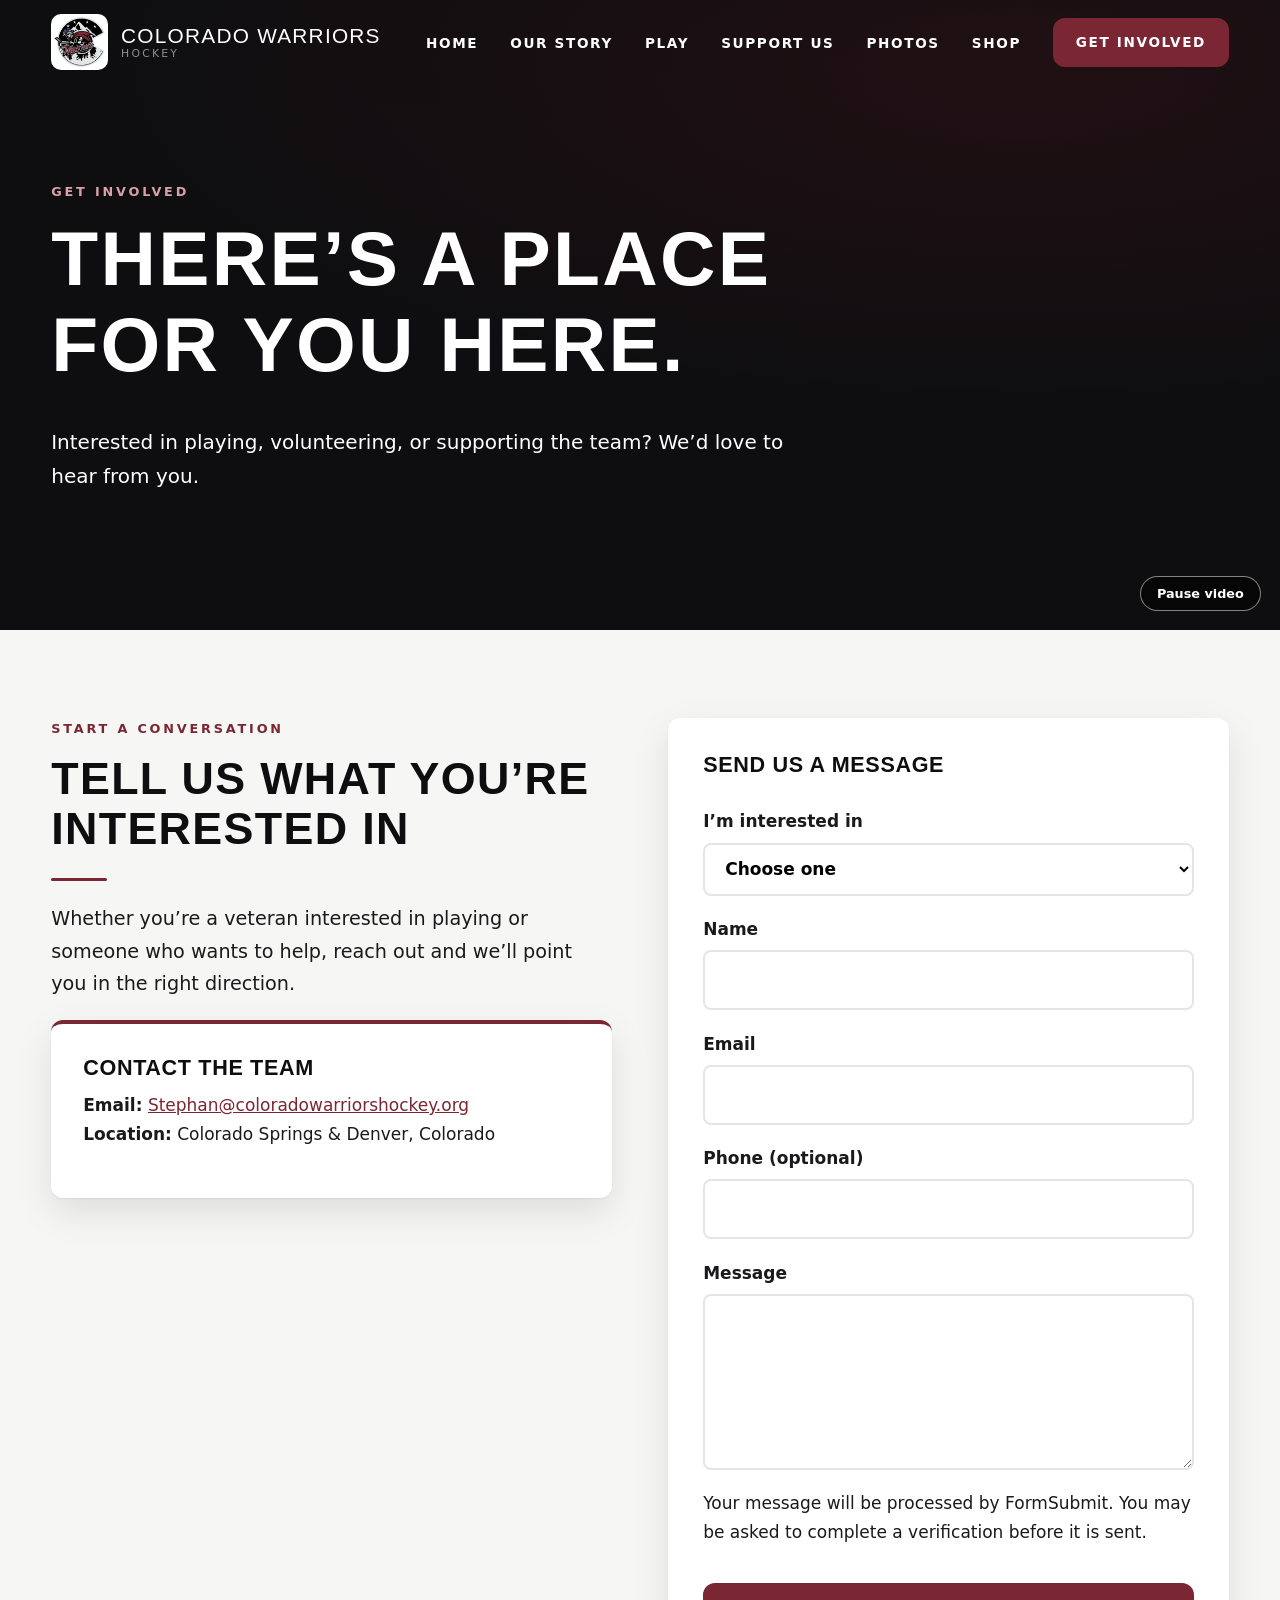
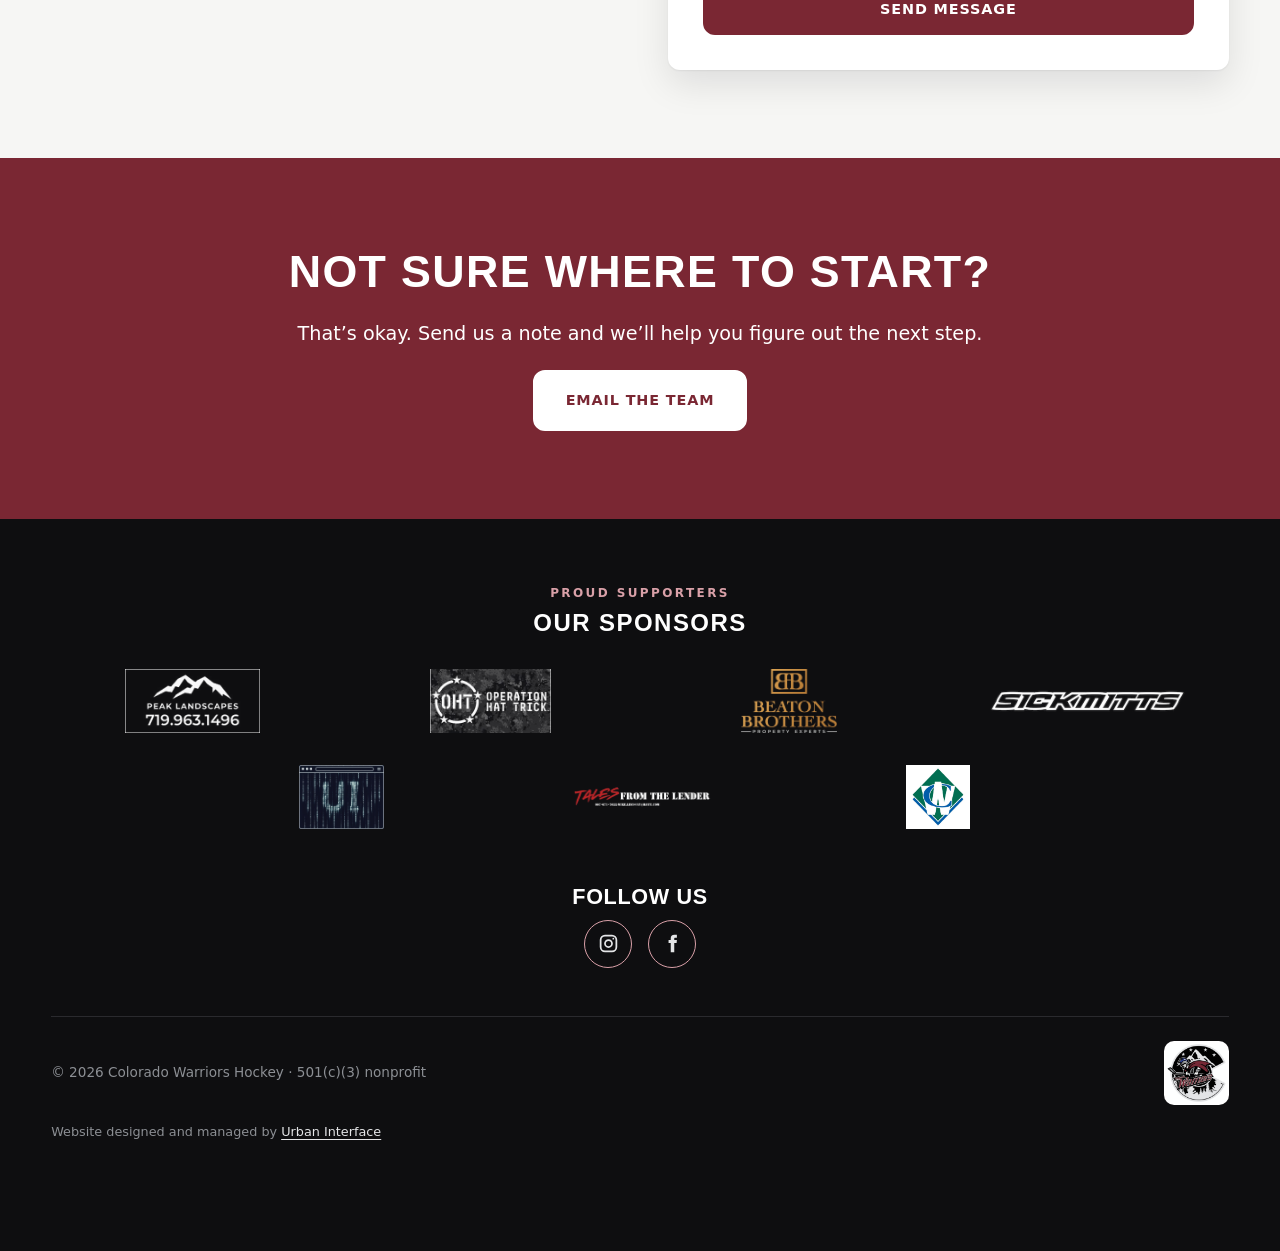
==== commit a8c951da: "Configure Get Involved contact form Co-authored-by: Copilot <223556219+Copilot@users.noreply.github." ====
--- a/get-involved.html
+++ b/get-involved.html
@@ -39,14 +39,17 @@
           <h3>Contact the team</h3>
           <p>
             <strong>Email:</strong>
-            <a href="mailto:Stephan@coloradowarriorshockey.org.org">Stephan@coloradowarriorshockey.org</a><br>
+            <a href="mailto:Stephan@coloradowarriorshockey.org">Stephan@coloradowarriorshockey.org</a><br>
             <strong>Location:</strong> Colorado Springs &amp; Denver, Colorado
           </p>
         </div>
       </div>
 
-      <form class="form reveal" action="mailto:info@example.org" method="post" enctype="text/plain">
+      <form class="form reveal" id="contact-form" method="post">
         <h3>Send us a message</h3>
+        <input type="hidden" name="_subject" value="New message from the Colorado Warriors website">
+        <input type="hidden" name="_autoresponse" value="Thank you for reaching out to Colorado Warriors Hockey! We have received your message and will be in touch as soon as we can.">
+        <input type="hidden" name="_cc" id="contact-cc" disabled>
 
         <label for="interest">I’m interested in
           <select id="interest" name="Interest" required>
@@ -64,7 +67,7 @@
         </label>
 
         <label for="email">Email
-          <input id="email" name="Email" type="email" autocomplete="email" required>
+          <input id="email" name="email" type="email" autocomplete="email" required>
         </label>
 
         <label for="phone">Phone (optional)
@@ -75,7 +78,9 @@
           <textarea id="message" name="Message" rows="5" required></textarea>
         </label>
 
-        <button class="btn" type="submit">Continue to email</button>
+        <p>Your message will be processed by FormSubmit. You may be asked to complete a verification before it is sent.</p>
+        <noscript><p>JavaScript is required to send this form. Please email <a href="mailto:Stephan@coloradowarriorshockey.org">Stephan@coloradowarriorshockey.org</a> instead.</p></noscript>
+        <button class="btn" type="submit" disabled>Send message</button>
       </form>
     </div>
   </section>
@@ -84,12 +89,13 @@
     <div class="container reveal">
       <h2>Not sure where to start?</h2>
       <p class="lead">That’s okay. Send us a note and we’ll help you figure out the next step.</p>
-      <a href="mailto:info@example.org" class="btn btn--white">Email the team</a>
+      <a href="mailto:Stephan@coloradowarriorshockey.org" class="btn btn--white">Email the team</a>
     </div>
   </section>
 </main>
 
 <div data-footer></div>
 <script src="main.js"></script>
+<script src="contact-form.js"></script>
 </body>
 </html>
--- a/styles.css
+++ b/styles.css
@@ -125,11 +125,14 @@
 .events__season summary{color:#fff;font-weight:700;cursor:pointer}
 @media (max-width:600px){.event{grid-template-columns:1fr;gap:.35rem}}
 .person{text-align:center}
-.avatar{width:120px;height:120px;border-radius:50%;margin:0 auto 1rem;background:linear-gradient(135deg,var(--maroon),var(--black));display:grid;place-items:center;color:#fff;font:600 2.2rem}
+.avatar{position:relative;width:120px;height:120px;border-radius:50%;overflow:hidden;margin:0 auto 1rem;background:linear-gradient(135deg,var(--maroon),var(--black));display:grid;place-items:center;color:#fff;font:600 2.2rem}
+.avatar::after{content:"";position:absolute;inset:0;border:4px solid #fff;border-radius:50%;pointer-events:none}
+.avatar img{position:absolute;left:50%;top:50%;width:var(--photo-width,100%);height:auto;max-width:none;transform:translate(var(--photo-x,-50%),var(--photo-y,-50%));background:var(--black)}
 .person .role{color:var(--maroon);font-weight:700;font-size:.85rem;letter-spacing:.1em;text-transform:uppercase;margin:0}
 
 .split{display:grid;grid-template-columns:1fr 1fr;gap:3.5rem;align-items:center}
 .ph{aspect-ratio:4/3;border-radius:var(--radius);background-size: cover; background-position: center;}
+img.ph{display:block;width:100%;object-fit:cover}
 .checklist{list-style:none;margin:0;padding:0}
 .checklist li{position:relative;padding-left:2rem;margin-bottom:.8rem}
 .checklist li::before{content:"";position:absolute;left:0;top:.5em;width:1.1rem;height:.6rem;border-left:3px solid var(--maroon);border-bottom:3px solid var(--maroon);transform:rotate(-45deg) scale(.85)}
@@ -157,8 +160,8 @@
 .footer-sponsors__eyebrow{margin-bottom:.35rem;color:#d9a0a8;font-size:.75rem;font-weight:700;letter-spacing:.2em;text-transform:uppercase}
 .footer-sponsors__heading{margin-bottom:1.5rem;color:#fff;font:600 1.5rem var(--font-head);letter-spacing:.06em;text-transform:uppercase}
 .footer-sponsors__heading::after{display:none}
-.footer-sponsors__logos{display:grid;grid-template-columns:repeat(6,minmax(0,1fr));gap:1rem}
-.footer-sponsor{min-height:76px;display:grid;place-items:center;padding:.5rem;transition:transform .25s,opacity .25s}
+.footer-sponsors__logos{display:flex;flex-wrap:wrap;justify-content:center;gap:1rem}
+.footer-sponsor{width:calc((100% - 3rem)/4);min-height:76px;display:grid;place-items:center;padding:.5rem;transition:transform .25s,opacity .25s}
 a.footer-sponsor:hover{transform:translateY(-3px);opacity:.8}
 .footer-sponsor img{display:block;width:100%;height:64px;object-fit:contain}
 .footer-sponsor--dark-art img{mix-blend-mode:screen}
@@ -173,6 +176,8 @@
 .site-footer a{color:var(--grey-light);text-decoration:none}
 .site-footer a:hover{color:#fff}
 .footer-bottom{display:flex;align-items:center;justify-content:space-between;gap:1rem;margin-top:3rem;padding-top:1.5rem;border-top:1px solid #2a2a2e}
+.site-credit{margin-top:1rem;font-size:.8rem}
+.site-footer .site-credit a{text-decoration:underline;text-underline-offset:.2em}
 .footer-logo{height:64px;width:auto;flex-shrink:0;background:#fff;border-radius:10px;padding:3px}
 .copyright{margin:0;font-size:.85rem}
 
@@ -187,7 +192,7 @@
 }
 @media (max-width:900px){
   .split{grid-template-columns:1fr}
-  .footer-sponsors__logos{grid-template-columns:repeat(3,minmax(0,1fr))}
+  .footer-sponsor{width:calc((100% - 2rem)/3)}
 }
 @media (max-width:1100px){
   .site-header.scrolled,.site-header.solid{backdrop-filter:none}
@@ -295,7 +300,7 @@
 .lightbox__error{margin:0;text-align:center}
 .lightbox__error[hidden],.lightbox__image[hidden]{display:none}
 .lightbox__prev:disabled,.lightbox__next:disabled{opacity:.4;cursor:default}
-.lightbox__caption{margin:.75rem 0 0;text-align:center}
+.lightbox__caption{position:absolute;width:1px;height:1px;padding:0;margin:-1px;overflow:hidden;clip-path:inset(50%);white-space:nowrap}
 body.lightbox-open{overflow:hidden}
 .gallery-item figcaption{
   padding:.65rem .15rem 0;
@@ -314,6 +319,5 @@
 @media (max-width:600px){
   .gallery-filters{top:64px}
   .gallery-filter{padding:.7rem .9rem;font-size:.82rem}
-  .footer-sponsors__logos{grid-template-columns:repeat(2,minmax(0,1fr))}
-  .footer-sponsor:last-child:nth-child(odd){grid-column:1 / -1}
-}
+  .footer-sponsor{width:calc((100% - 1rem)/2)}
+}
